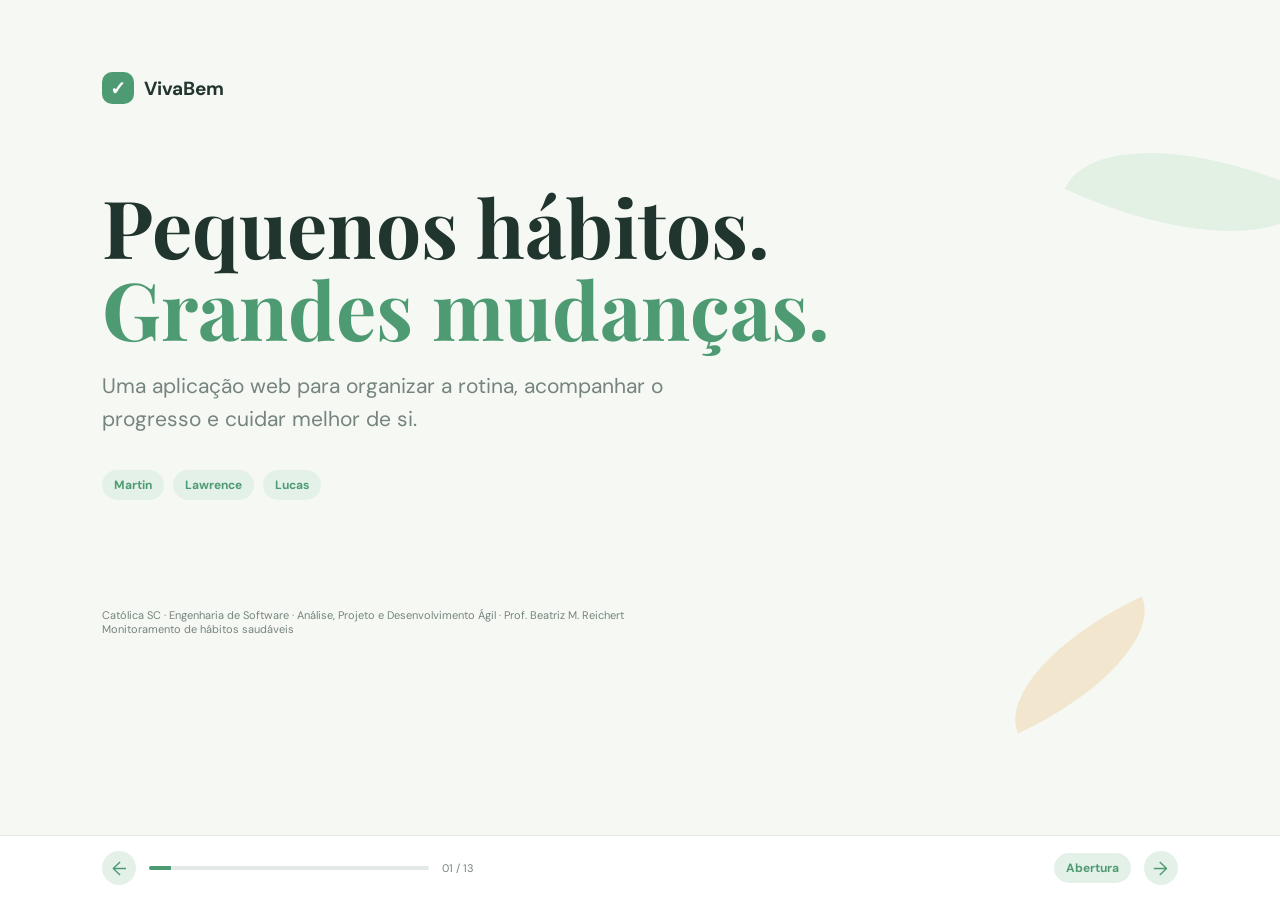
==== Apresentacao/index.html @ 0e574889 "Adicionar apresentação final do VivaBem Co-authored-by: Copilot <223556219+Copilot@users.noreply.git" ====
<!doctype html>
<html lang="pt-BR">
<head>
  <meta charset="UTF-8">
  <meta name="viewport" content="width=device-width, initial-scale=1.0">
  <meta name="theme-color" content="#f6f8f4">
  <title>VivaBem | Apresentação final</title>
  <link rel="preconnect" href="https://fonts.googleapis.com">
  <link rel="preconnect" href="https://fonts.gstatic.com" crossorigin>
  <link href="https://fonts.googleapis.com/css2?family=DM+Sans:wght@400;500;600;700&family=Playfair+Display:wght@600;700&display=swap" rel="stylesheet">
  <link rel="stylesheet" href="styles.css">
</head>
<body>
  <main class="deck" aria-live="polite">
    <section class="slide active" data-speaker="Martin" data-title="Abertura">
      <div class="leaf leaf-one"></div><div class="leaf leaf-two"></div>
      <div class="slide-inner hero">
        <div class="brand"><span class="brand-mark">✓</span> VivaBem</div>
        <h1>Pequenos hábitos.<br><em>Grandes mudanças.</em></h1>
        <p class="lead">Uma aplicação web para organizar a rotina, acompanhar o progresso e cuidar melhor de si.</p>
        <div class="presenters"><span>Martin</span><span>Lawrence</span><span>Lucas</span></div>
        <p class="hint">Católica SC · Engenharia de Software · Análise, Projeto e Desenvolvimento Ágil · Prof. Beatriz M. Reichert<br> Monitoramento de hábitos saudáveis</p>
      </div>
    </section>

    <section class="slide" data-speaker="Martin" data-title="Proposta">
      <div class="slide-inner">
        <p class="eyebrow">02 · proposta</p>
        <h2>Uma rotina mais leve</h2>
        <p class="subtitle">O usuário encontra em um só lugar as ações que quer praticar e o retorno que está construindo.</p>
        <div class="feature-grid">
          <article><span class="feature-icon">☑</span><strong>Hábitos personalizados</strong><p>Cadastre nome, ícone, meta semanal e horário.</p></article>
          <article><span class="feature-icon">◔</span><strong>Progresso visível</strong><p>Gráficos, taxa de conclusão e sequência de dias.</p></article>
          <article><span class="feature-icon">◷</span><strong>Lembretes</strong><p>Configure horários e ative notificações do navegador.</p></article>
          <article><span class="feature-icon">◎</span><strong>Metas realistas</strong><p>Acompanhe quanto falta para alcançar cada objetivo.</p></article>
        </div>
        <p class="speaker-note"><strong>Martin:</strong> destacar que o foco é consistência, não quantidade.</p>
      </div>
    </section>

    <section class="slide" data-speaker="Martin" data-title="Conceitos aplicados">
      <div class="slide-inner">
        <p class="eyebrow">03 · conceitos aprendidos</p>
        <h2>Da teoria para o protótipo</h2>
        <p class="subtitle">Selecionamos conceitos estudados em aula e aplicamos cada um deles em uma decisão concreta do VivaBem.</p>
        <div class="concept-grid">
          <article><span>01</span><strong>Design Thinking</strong><p>Partimos da necessidade de uma rotina mais simples e visual para definir a solução.</p></article>
          <article><span>02</span><strong>Métodos ágeis e usabilidade</strong><p>Organizamos o fluxo em telas objetivas, com navegação clara e feedback ao usuário.</p></article>
          <article><span>03</span><strong>Metodologia Kanban</strong><p>Usamos um quadro com backlog, sprints, responsáveis e status das atividades.</p></article>
          <article><span>04</span><strong>Métricas ágeis</strong><p>Acompanhamos progresso, atividades concluídas e evolução do trabalho.</p></article>
        </div>
        <p class="speaker-note"><strong>Martin:</strong> mostrar que os conceitos não ficaram apenas na teoria: eles orientaram decisões do projeto.</p>
      </div>
    </section>

    <section class="slide" data-speaker="Lawrence" data-title="Login">
      <div class="slide-inner">
        <p class="eyebrow">04 · protótipo</p>
        <h2>Cadastro e login</h2>
        <div class="single-screen"><img src="sistema-1.png" alt="Tela de cadastro e login do VivaBem"></div>
        <p class="screen-explanation"><strong>O que esta página faz:</strong> é a porta de entrada do sistema. O usuário pode informar e-mail e senha para entrar ou escolher “Criar conta” para começar uma nova rotina. Depois do acesso, seus hábitos e seu progresso ficam associados ao perfil.</p>
      </div>
    </section>

    <section class="slide" data-speaker="Lawrence" data-title="Visão geral">
      <div class="slide-inner">
        <p class="eyebrow">05 · protótipo</p>
        <h2>Visão geral do dia</h2>
        <div class="single-screen"><img src="sistema-2.png" alt="Tela de visão geral do dia do VivaBem"></div>
        <p class="screen-explanation"><strong>O que esta página faz:</strong> reúne o resumo da rotina em um único painel. O usuário vê os hábitos cadastrados, marca uma tarefa como concluída, acompanha a constância e acessa rapidamente as outras áreas do sistema.</p>
      </div>
    </section>

    <section class="slide" data-speaker="Lawrence" data-title="Meus hábitos">
      <div class="slide-inner">
        <p class="eyebrow">06 · protótipo</p>
        <h2>Meus hábitos</h2>
        <div class="single-screen"><img src="sistema-3.png" alt="Tela de meus hábitos do VivaBem"></div>
        <p class="screen-explanation"><strong>O que esta página faz:</strong> permite criar e organizar hábitos como beber água, caminhar e dormir bem. Também mostra a meta semanal e o horário do lembrete, além das ações para concluir ou excluir cada hábito.</p>
      </div>
    </section>

    <section class="slide" data-speaker="Lawrence" data-title="Meu progresso">
      <div class="slide-inner">
        <p class="eyebrow">07 · protótipo</p>
        <h2>Meu progresso</h2>
        <div class="single-screen"><img src="sistema-4.png" alt="Tela de progresso do VivaBem"></div>
        <p class="screen-explanation"><strong>O que esta página faz:</strong> transforma os registros diários em indicadores visuais. A tela apresenta a taxa de conclusão, o total de tarefas realizadas, a melhor sequência e o gráfico da atividade por dia.</p>
      </div>
    </section>

    <section class="slide" data-speaker="Lawrence" data-title="Metas">
      <div class="slide-inner">
        <p class="eyebrow">08 · protótipo</p>
        <h2>Metas por hábito</h2>
        <div class="single-screen"><img src="sistema-5.png" alt="Tela de metas por hábito do VivaBem"></div>
        <p class="screen-explanation"><strong>O que esta página faz:</strong> mostra o objetivo semanal de cada hábito e quanto já foi realizado. As barras de progresso ajudam o usuário a entender o que falta para alcançar cada meta.</p>
      </div>
    </section>

    <section class="slide" data-speaker="Lawrence" data-title="Lembretes">
      <div class="slide-inner">
        <p class="eyebrow">09 · protótipo</p>
        <h2>Lembretes</h2>
        <div class="single-screen"><img src="sistema-6.png" alt="Tela de lembretes do VivaBem"></div>
        <p class="screen-explanation"><strong>O que esta página faz:</strong> permite definir horários para receber lembretes de cada hábito e ativar as notificações do navegador. Assim, o sistema ajuda o usuário a manter a rotina ao longo do dia.</p>
      </div>
    </section>

    <section class="slide" data-speaker="Lucas" data-title="Cronograma">
      <div class="slide-inner">
        <p class="eyebrow">10 · planejamento</p>
        <h2>Nosso cronograma em sprints</h2>
        <p class="subtitle">O quadro Kanban organizou as entregas por prioridade, responsável e período.</p>
        <figure class="evidence-figure"><img class="evidence-image schedule-image" src="cronograma.jpeg" alt="Print do cronograma Kanban do projeto VivaBem"><figcaption><strong>Resumo:</strong> começamos refinando requisitos, depois passamos pela descoberta, construção e validação, até documentar e preparar a apresentação.</figcaption></figure>
        <p class="speaker-note"><strong>Lucas — fala sugerida:</strong> “Nosso cronograma foi organizado em um quadro Kanban. Primeiro, refinamos os requisitos e os casos de uso no backlog. Na Sprint 1, fizemos a descoberta, estruturando a autenticação e os dados dos hábitos. Na Sprint 2, construímos o cadastro de hábitos e o dashboard. Na Sprint 3, validamos o progresso, as metas, os lembretes e os fluxos do sistema. Por fim, documentamos o projeto e preparamos a apresentação.”</p>
      </div>
    </section>

    <section class="slide" data-speaker="Lucas" data-title="Diagrama de casos de uso">
      <div class="slide-inner">
        <p class="eyebrow">11 · UML 1</p>
        <h2>Diagrama de casos de uso</h2>
        <p class="subtitle">Mapeamos as ações do usuário e a integração com o serviço de notificações.</p>
        <figure class="evidence-figure"><img class="evidence-image use-case-image" src="diagrama-casos-de-uso.jpeg" alt="Print do diagrama UML de casos de uso do VivaBem"><figcaption><strong>Resumo:</strong> mostra as ações do usuário, como login, cadastro, conclusão, metas e lembretes, incluindo a integração com notificações.</figcaption></figure>
      </div>
    </section>

    <section class="slide" data-speaker="Lucas" data-title="Diagrama de sequência">
      <div class="slide-inner">
        <p class="eyebrow">12 · UML 2</p>
        <h2>Diagrama de sequência</h2>
        <p class="subtitle">Fluxo de marcar um hábito como concluído, do clique até a atualização do progresso.</p>
        <figure class="evidence-figure"><svg viewBox="0 0 1000 420" xmlns="http://www.w3.org/2000/svg" role="img" aria-label="Diagrama de sequência: marcar hábito como concluído" style="width:100%;height:auto;max-height:52vh;font-family:DM Sans,sans-serif"><defs><marker id="ar" markerWidth="10" markerHeight="8" refX="9" refY="4" orient="auto"><path d="M0,0 L10,4 L0,8 z" fill="#1f3a2f"/></marker></defs><rect x="20" y="10" width="160" height="40" rx="8" fill="#e4f1e8" stroke="#4e9a73"/><text x="100" y="35" text-anchor="middle" font-size="15" font-weight="600" fill="#1f3a2f">Usuário</text><line x1="100" y1="50" x2="100" y2="400" stroke="#9db8a8" stroke-dasharray="5 5"/><rect x="220" y="10" width="160" height="40" rx="8" fill="#e4f1e8" stroke="#4e9a73"/><text x="300" y="35" text-anchor="middle" font-size="15" font-weight="600" fill="#1f3a2f">Interface</text><line x1="300" y1="50" x2="300" y2="400" stroke="#9db8a8" stroke-dasharray="5 5"/><rect x="420" y="10" width="160" height="40" rx="8" fill="#e4f1e8" stroke="#4e9a73"/><text x="500" y="35" text-anchor="middle" font-size="15" font-weight="600" fill="#1f3a2f">ConclusaoDiaria</text><line x1="500" y1="50" x2="500" y2="400" stroke="#9db8a8" stroke-dasharray="5 5"/><rect x="620" y="10" width="160" height="40" rx="8" fill="#e4f1e8" stroke="#4e9a73"/><text x="700" y="35" text-anchor="middle" font-size="15" font-weight="600" fill="#1f3a2f">PersistenciaLocal</text><line x1="700" y1="50" x2="700" y2="400" stroke="#9db8a8" stroke-dasharray="5 5"/><rect x="820" y="10" width="160" height="40" rx="8" fill="#e4f1e8" stroke="#4e9a73"/><text x="900" y="35" text-anchor="middle" font-size="15" font-weight="600" fill="#1f3a2f">Progresso</text><line x1="900" y1="50" x2="900" y2="400" stroke="#9db8a8" stroke-dasharray="5 5"/><line x1="106" y1="90" x2="294" y2="90" stroke="#1f3a2f" stroke-width="1.6"  marker-end="url(#ar)"/><text x="200.0" y="82" text-anchor="middle" font-size="13" fill="#1f3a2f">1. clica em "Concluir"</text><line x1="306" y1="130" x2="494" y2="130" stroke="#1f3a2f" stroke-width="1.6"  marker-end="url(#ar)"/><text x="400.0" y="122" text-anchor="middle" font-size="13" fill="#1f3a2f">2. marcarComoConcluida()</text><line x1="506" y1="170" x2="694" y2="170" stroke="#1f3a2f" stroke-width="1.6"  marker-end="url(#ar)"/><text x="600.0" y="162" text-anchor="middle" font-size="13" fill="#1f3a2f">3. salvar()</text><line x1="694" y1="210" x2="506" y2="210" stroke="#1f3a2f" stroke-width="1.6" stroke-dasharray="6 4" marker-end="url(#ar)"/><text x="600.0" y="202" text-anchor="middle" font-size="13" fill="#1f3a2f">4. dados gravados</text><line x1="306" y1="260" x2="894" y2="260" stroke="#1f3a2f" stroke-width="1.6"  marker-end="url(#ar)"/><text x="600.0" y="252" text-anchor="middle" font-size="13" fill="#1f3a2f">5. calcularTaxa() / calcularSequencia()</text><line x1="894" y1="300" x2="306" y2="300" stroke="#1f3a2f" stroke-width="1.6" stroke-dasharray="6 4" marker-end="url(#ar)"/><text x="600.0" y="292" text-anchor="middle" font-size="13" fill="#1f3a2f">6. totais atualizados</text><line x1="294" y1="350" x2="106" y2="350" stroke="#1f3a2f" stroke-width="1.6" stroke-dasharray="6 4" marker-end="url(#ar)"/><text x="200.0" y="342" text-anchor="middle" font-size="13" fill="#1f3a2f">7. atualiza hábito, meta e gráfico</text></svg><figcaption><strong>Resumo:</strong> mostra a troca de mensagens entre usuário, interface, conclusão diária, persistência local (navegador) e progresso.</figcaption></figure>
      </div>
    </section>

    <!-- Slide original do diagrama de classes (removido para manter o foco em diagramas comportamentais):
    <section class="slide" data-speaker="" data-title="Diagrama de classes">
      <div class="slide-inner">
        <p class="eyebrow">10 · UML 2</p>
        <h2>Diagrama de classes</h2>
        <p class="subtitle">A estrutura do domínio conecta usuário, hábitos, metas, conclusões, progresso e lembretes.</p>
        <figure class="evidence-figure"><img class="evidence-image class-image" src="diagrama-classes.jpeg" alt="Print do diagrama UML de classes do VivaBem"><figcaption><strong></strong> representa a estrutura dos dados e relações entre usuário, hábito, meta, progresso, lembrete, conclusões e persistência local.</figcaption></figure>
      </div>
    </section>
    -->

    <section class="slide" data-speaker="Lucas" data-title="Encerramento">
      <div class="slide-inner closing">
        <p class="eyebrow">13 · conclusão</p>
        <h2>O próximo hábito começa agora.</h2>
        <p class="lead">O VivaBem transforma intenção em acompanhamento: planejar, praticar e perceber a evolução.</p>
        <div class="takeaways"><span><b>✓</b> simples de usar</span><span><b>✓</b> foco na constância</span><span><b>✓</b> evolução visível</span></div>
        <div class="thanks">Obrigado!<small>Perguntas?</small></div>
        <p class="speaker-note"><strong>Lucas:</strong> concluir em 30 segundos e abrir para perguntas.</p>
              </div>
    </section>
  </main>
  <footer class="controls">
    <button id="prev" type="button" aria-label="Slide anterior">←</button>
    <div class="progress"><span id="progressBar"></span></div>
    <span id="counter">01 / 13</span><span class="speaker" id="speaker"></span>
    <button id="next" type="button" aria-label="Próximo slide">→</button>
  </footer>
  <script src="app.js"></script>
</body>
</html>
---- Apresentacao/styles.css ----
:root{--ink:#20352d;--muted:#75847e;--cream:#f6f8f4;--white:#fff;--green:#4e9b73;--light:#e4f1e8;--orange:#e99a5c;--line:#e4e9e5;--shadow:0 16px 45px rgba(38,70,53,.1)}*{box-sizing:border-box}body{margin:0;background:var(--cream);color:var(--ink);font:15px "DM Sans",sans-serif}button{font:inherit;cursor:pointer;border:0}h1,h2,h3,p{margin:0}h1,h2{font-family:"Playfair Display",serif}.deck{min-height:calc(100vh - 65px);position:relative;overflow:hidden}.slide{display:none;min-height:calc(100vh - 65px);padding:clamp(35px,6vh,70px) clamp(24px,8vw,130px);position:relative}.slide.active{display:block;animation:show .35s ease}@keyframes show{from{opacity:0;transform:translateX(15px)}to{opacity:1;transform:none}}.slide-inner{max-width:1080px;margin:auto}.brand{display:flex;align-items:center;gap:10px;font-size:19px;font-weight:700;margin-bottom:clamp(45px,9vh,100px)}.brand-mark{background:var(--green);color:white;width:32px;height:32px;border-radius:10px;display:grid;place-items:center}.eyebrow{color:var(--green);text-transform:uppercase;letter-spacing:1.6px;font-size:11px;font-weight:700;margin-bottom:12px}.hero{padding-top:2vh}.hero h1{font-size:clamp(44px,7vw,80px);line-height:1.02;margin-bottom:22px}.hero em{font-style:normal;color:var(--green)}.lead{color:var(--muted);font-size:clamp(17px,2vw,21px);line-height:1.55;max-width:650px}.presenters{display:flex;gap:9px;margin-top:35px}.presenters span,.speaker{padding:7px 12px;border-radius:20px;background:var(--light);color:var(--green);font-size:12px;font-weight:700}.hint{color:var(--muted);font-size:11px;margin-top:clamp(55px,12vh,130px)}.leaf{position:absolute;background:#dceee0;border-radius:100% 0 100% 0;opacity:.7}.leaf-one{width:230px;height:100px;right:-25px;top:17%;transform:rotate(25deg)}.leaf-two{width:170px;height:72px;right:9%;bottom:16%;transform:rotate(-25deg);background:#f1dfbf}h2{font-size:clamp(33px,5vw,57px);line-height:1.1;margin-bottom:16px}.subtitle{color:var(--muted);max-width:650px;line-height:1.6}.two-col{display:grid;grid-template-columns:1.15fr .85fr;gap:18px;margin-top:50px}.statement,.goal-card{padding:30px;border-radius:18px;background:var(--white);box-shadow:var(--shadow)}.statement{background:#dceee0}.big-number{font:700 45px "Playfair Display";color:var(--green);display:block;margin-bottom:25px}.statement h3,.goal-card h3{font-size:24px;line-height:1.2;margin-bottom:12px}.statement p,.goal-card p{color:var(--muted);line-height:1.55}.goal-card .icon{font-size:25px;color:var(--orange);margin-bottom:20px}.goal-card ul{list-style:none;padding:0;margin:20px 0 0;color:var(--green);font-size:13px;line-height:2}.goal-card li:before{content:"✓";margin-right:8px}.feature-grid{display:grid;grid-template-columns:repeat(4,1fr);gap:14px;margin-top:48px}.feature-grid article{background:#fff;border-radius:15px;padding:22px;box-shadow:var(--shadow);min-height:190px}.feature-icon{color:var(--green);background:var(--light);width:40px;height:40px;border-radius:12px;display:grid;place-items:center;font-size:20px;margin-bottom:25px}.feature-grid strong{display:block;margin-bottom:9px}.feature-grid p,.step small{color:var(--muted);font-size:12px;line-height:1.5}.journey{display:flex;align-items:center;justify-content:space-between;margin:65px 0 40px}.step{text-align:center}.step b{width:48px;height:48px;border-radius:50%;display:grid;place-items:center;background:var(--green);color:#fff;font-size:19px;margin:0 auto 13px}.step span{display:block;font-weight:700;margin-bottom:4px}.journey>i{font-style:normal;color:var(--orange);font-size:24px}.demo-callout,.principle{display:flex;gap:15px;align-items:center;background:#f9f5ed;color:#9b846c;padding:18px 22px;border-radius:12px}.demo-callout span,.principle span{font-size:25px}.demo-callout p,.principle p{line-height:1.5;font-size:13px}.speaker-note{margin-top:32px;color:var(--muted);font-size:11px}.speaker-note strong{color:var(--green)}.screen-card{display:flex;background:#fff;border-radius:17px;overflow:hidden;box-shadow:var(--shadow);max-width:860px;margin:35px auto 0}.mock-sidebar{width:190px;background:#fff;padding:22px 14px;border-right:1px solid var(--line);font-size:11px}.mini-brand{font-weight:700;font-size:15px;margin-bottom:28px}.mini-brand span{display:inline-grid;place-items:center;background:var(--green);color:#fff;width:23px;height:23px;border-radius:7px;margin-right:5px}.mock-nav{color:var(--muted);padding:10px;border-radius:7px;margin:4px 0}.mock-nav.active{background:var(--light);color:var(--green);font-weight:700}.mock-content{padding:30px;flex:1;background:#fbfcfb}.mock-date{color:var(--green);font-size:9px;letter-spacing:1px;font-weight:700}.mock-content h3{font:700 30px "Playfair Display";margin:10px 0 24px}.mock-stats{display:flex;gap:12px}.mock-stats div{background:#fff;padding:15px;flex:1;border-radius:10px}.mock-stats strong{display:block;color:var(--green);font:700 26px "Playfair Display"}.mock-stats small{color:var(--muted);font-size:10px}.mock-bars{height:110px;display:flex;align-items:end;gap:12px;margin-top:25px;border-bottom:1px solid var(--line)}.mock-bars i{display:block;background:#c9e2cd;border-radius:5px 5px 0 0;flex:1}.mock-bars i.today{background:var(--green)}.model{display:flex;align-items:center;justify-content:center;margin:50px 0 35px;gap:14px}.model-box{padding:22px 27px;background:#fff;border:1px solid #cfe5d5;border-radius:13px;text-align:center;box-shadow:var(--shadow)}.model-box.user{background:var(--light)}.model-box span,.model-bottom b{display:block;font-weight:700}.model-box small,.model-bottom span{color:var(--muted);font-size:11px}.connector{color:var(--orange);font-size:11px}.model-bottom{display:grid;grid-template-columns:repeat(4,1fr);gap:12px}.model-bottom div{padding:17px;background:#fff;border-radius:11px;text-align:center}.tech-grid{display:grid;grid-template-columns:repeat(3,1fr);gap:13px;margin:37px 0 25px}.tech{background:#fff;border-radius:13px;padding:19px}.tech strong{display:block;color:var(--green);font-size:18px;margin-bottom:7px}.tech span{font-size:12px;color:var(--muted)}.closing{text-align:center;padding-top:7vh}.closing .lead{margin:0 auto}.takeaways{display:flex;justify-content:center;gap:14px;margin:43px 0}.takeaways span{background:#fff;padding:12px 18px;border-radius:22px;font-size:12px}.takeaways b{color:var(--green);margin-right:6px}.thanks{font:700 45px "Playfair Display";color:var(--green)}.thanks small{display:block;color:var(--muted);font:400 14px "DM Sans";margin-top:6px}.closing .speaker-note{margin-top:35px}.controls{height:65px;display:flex;align-items:center;gap:13px;padding:0 clamp(20px,8vw,130px);background:#fff;border-top:1px solid var(--line)}.controls button{width:34px;height:34px;background:var(--light);color:var(--green);border-radius:50%;font-size:19px}.controls button:hover{background:var(--green);color:#fff}.progress{height:4px;flex:1;max-width:280px;background:var(--line);border-radius:4px;overflow:hidden}.progress span{display:block;width:12.5%;height:100%;background:var(--green);transition:width .3s}.controls #counter{font-size:11px;color:var(--muted);white-space:nowrap}.speaker{margin-left:auto;white-space:nowrap}
.concept-grid{display:grid;grid-template-columns:repeat(4,1fr);gap:13px;margin-top:40px}.concept-grid article{background:#fff;border-radius:14px;padding:20px;box-shadow:var(--shadow);min-height:190px}.concept-grid span{display:block;color:var(--orange);font:700 25px "Playfair Display";margin-bottom:22px}.concept-grid strong{display:block;margin-bottom:9px;font-size:14px}.concept-grid p{color:var(--muted);font-size:12px;line-height:1.5}.timeline{display:grid;gap:10px;margin-top:35px}.timeline-row{display:grid;grid-template-columns:155px 1fr 115px;align-items:center;gap:15px;padding:13px 17px;background:#fff;border-left:4px solid var(--green);border-radius:10px;box-shadow:0 4px 14px rgba(38,70,53,.05)}.timeline-row b{color:var(--green);font-size:13px}.timeline-row b em{color:var(--muted);font-style:normal;font-size:10px;font-weight:400}.timeline-row span{font-size:12px;line-height:1.5}.timeline-row small{color:var(--muted);font-size:11px;text-align:right}.planning-foot{display:flex;gap:10px;margin-top:15px}.planning-foot span{padding:8px 13px;background:var(--light);border-radius:20px;color:var(--green);font-size:11px;font-weight:700}.use-case{display:grid;grid-template-columns:145px 1fr 145px;align-items:center;gap:20px;margin-top:45px;padding:27px;background:#fff;border-radius:16px;box-shadow:var(--shadow)}.actor{text-align:center;color:var(--green);font-size:38px}.actor strong{display:block;font-size:13px;margin-top:8px}.actor.notification{color:var(--orange)}.use-cases{display:grid;grid-template-columns:1fr 1fr;gap:9px}.use-cases span{padding:13px 10px;text-align:center;background:var(--light);border:1px solid #cfe5d5;border-radius:9px;font-size:11px;color:var(--green);font-weight:700}.class-map{display:grid;grid-template-columns:repeat(4,1fr);gap:12px;margin-top:35px}.class-box{background:#fff;border-top:3px solid #9bc9a9;border-radius:10px;padding:15px;box-shadow:var(--shadow);text-align:center}.class-box.highlight{background:var(--light);border-color:var(--green)}.class-box b{display:block;font-size:13px;margin-bottom:7px}.class-box small{color:var(--muted);font-size:10px}.class-link{display:none}
.requirements{display:grid;grid-template-columns:repeat(2,1fr);gap:10px;margin-top:34px}.requirements div{display:grid;grid-template-columns:25px 1fr;align-items:start;column-gap:9px;padding:13px 15px;background:#fff;border-radius:10px;box-shadow:0 4px 14px rgba(38,70,53,.05)}.requirements span{grid-row:span 2;color:var(--green);font-size:17px;font-weight:700}.requirements strong{font-size:12px;line-height:1.35}.requirements small{display:block;color:var(--muted);font-size:10px;margin-top:3px}.evidence-image{display:block;width:100%;object-fit:contain;background:#fff;border-radius:14px;box-shadow:var(--shadow);margin:24px auto 0}.schedule-image{max-height:430px}.use-case-image{max-height:485px}.class-image{max-height:480px}
.requirements-table-wrap{margin:34px auto 0;max-width:900px;background:#fff;border-radius:14px;box-shadow:var(--shadow);overflow:hidden}.requirements-table{width:100%;border-collapse:collapse;text-align:left}.requirements-table th{padding:15px 20px;background:var(--green);color:#fff;font-size:12px}.requirements-table td{padding:14px 20px;border-bottom:1px solid var(--line);font-size:13px}.requirements-table tr:last-child td{border-bottom:0}.requirements-table td:last-child{color:var(--green);font-weight:700}
.screens-grid{display:grid;grid-template-columns:repeat(2,minmax(0,1fr));gap:15px;margin:20px auto 0;max-width:1040px}.screens-grid figure{margin:0;background:#fff;border-radius:13px;padding:8px;box-shadow:var(--shadow)}.screens-grid img{display:block;width:100%;height:355px;object-fit:contain;object-position:center;border-radius:8px;background:#f8faf8}.screens-grid figcaption,.evidence-figure figcaption{padding:9px 4px 2px;color:var(--green);font-size:12px;font-weight:700}.screens-grid figcaption strong,.evidence-figure figcaption strong{display:block}.screens-grid figcaption small,.evidence-figure figcaption{display:block;color:var(--muted);font-size:11px;line-height:1.35;font-weight:400}.evidence-figure{margin:24px auto 0}.evidence-figure .evidence-image{margin:0}.evidence-figure figcaption{text-align:left;padding:9px 2px 0}
.single-screen{margin:24px auto 0;max-width:920px;background:#fff;border-radius:16px;padding:10px;box-shadow:var(--shadow)}.single-screen img{display:block;width:100%;height:410px;object-fit:contain;object-position:center;border-radius:10px;background:#f8faf8}.screen-explanation{max-width:920px;margin:15px auto 0;padding:14px 18px;background:#fff;border-left:4px solid var(--green);border-radius:9px;color:var(--muted);font-size:13px;line-height:1.5}.screen-explanation strong{color:var(--green)}
@media(max-width:700px){.slide{padding:30px 20px}.two-col,.feature-grid,.tech-grid,.concept-grid{grid-template-columns:1fr 1fr}.requirements{grid-template-columns:1fr}.screens-grid{gap:8px}.screens-grid img{height:300px}.screens-grid figure{padding:6px}.screens-grid figcaption{font-size:10px}.feature-grid article,.concept-grid article{min-height:0}.journey{margin:35px 0;gap:5px}.journey>i{font-size:16px}.step b{width:38px;height:38px}.step span{font-size:12px}.step small{font-size:10px}.screen-card{margin-top:25px}.mock-sidebar{width:125px;padding:15px 8px}.mock-content{padding:20px}.mock-content h3{font-size:23px}.model{gap:5px}.model-box{padding:15px 8px}.model-box span{font-size:12px}.model-box small{font-size:9px}.connector{font-size:9px}.model-bottom{grid-template-columns:1fr 1fr}.timeline-row{grid-template-columns:110px 1fr 85px;gap:8px}.use-case{grid-template-columns:90px 1fr 90px;gap:8px;padding:15px}.actor{font-size:28px}.class-map{grid-template-columns:1fr 1fr}.speaker{display:none}.controls{padding:0 15px}.hero h1{font-size:47px}}
@media(max-width:430px){.two-col,.feature-grid,.tech-grid,.concept-grid{grid-template-columns:1fr}.screens-grid{grid-template-columns:1fr}.screens-grid img{height:240px}.feature-grid article{display:grid;grid-template-columns:40px 1fr;column-gap:12px;align-items:center;padding:15px}.feature-icon{margin:0;grid-row:span 2}.journey{align-items:flex-start}.journey>i{margin-top:13px}.step small{display:none}.mock-sidebar{width:105px;font-size:9px}.mock-stats{gap:4px}.mock-stats div{padding:9px}.mock-stats strong{font-size:20px}.mock-bars{height:80px}.timeline-row{grid-template-columns:1fr 1fr}.timeline-row small{text-align:left}.timeline-row span{grid-column:1 / -1}.planning-foot{flex-wrap:wrap}.use-case{grid-template-columns:1fr}.use-cases{grid-template-columns:1fr 1fr}.actor{font-size:25px}.class-map{grid-template-columns:1fr 1fr}.requirements{grid-template-columns:1fr}}
@media print{ @page{size:landscape;margin:0} body{background:#fff;-webkit-print-color-adjust:exact;print-color-adjust:exact}.deck{min-height:0;overflow:visible}.slide,.slide.active{display:block;min-height:100vh;height:100vh;padding:35px 70px;page-break-after:always;break-after:page;overflow:hidden}.slide:last-child{page-break-after:auto;break-after:auto}.controls{display:none}.slide-inner{max-width:none}.speaker-note{font-size:10px}.screens-grid img{height:300px}.evidence-image{max-height:360px}.closing{padding-top:7vh}}

.speaker-note{display:none}body.show-notes .speaker-note{display:block}@media print{.speaker-note,body.show-notes .speaker-note{display:none!important}}
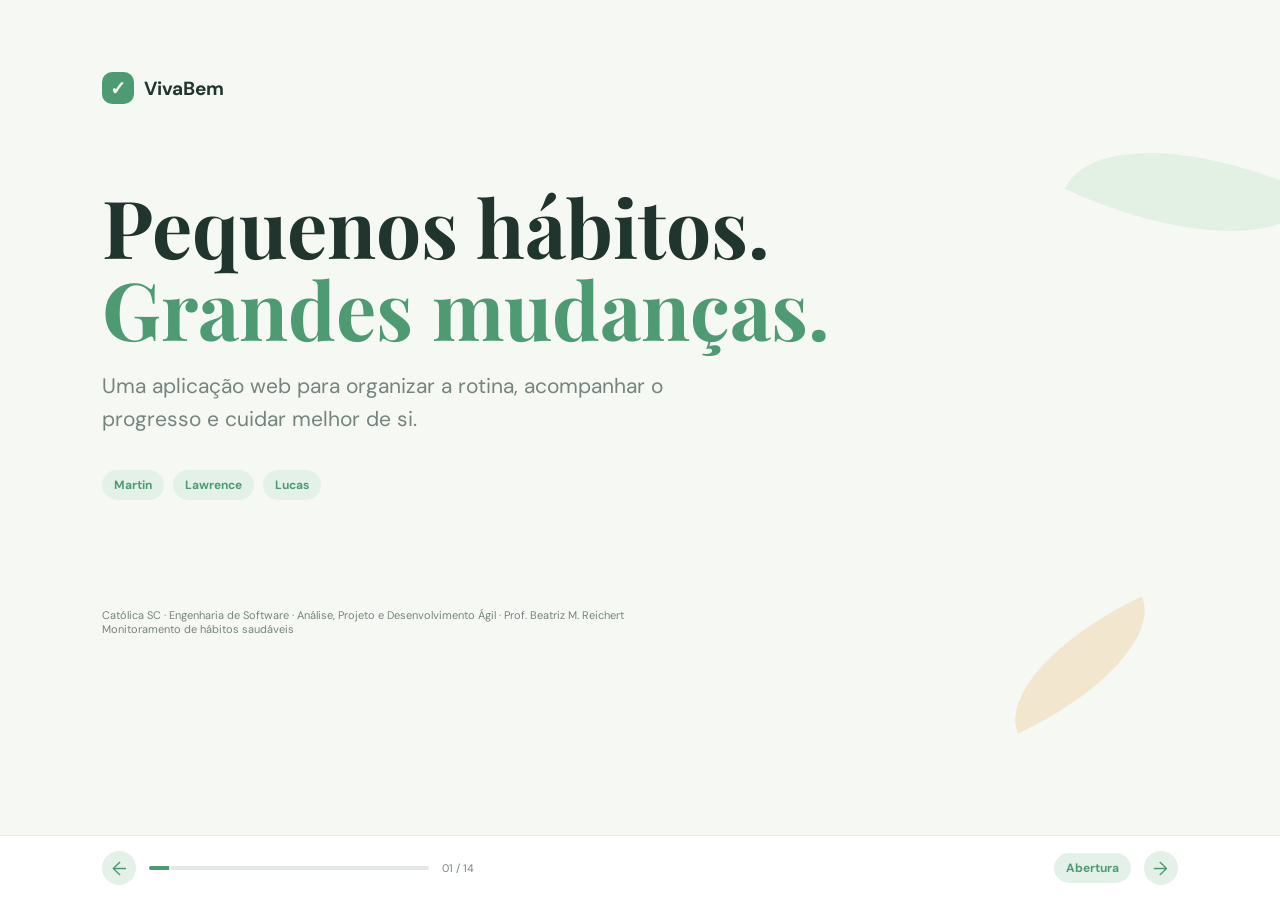
==== commit 98f0c3fe: "Adicionar desafios entre amigos Co-authored-by: Copilot <223556219+Copilot@users.noreply.github.com>" ====
--- a/Apresentacao/index.html
+++ b/Apresentacao/index.html
@@ -107,9 +107,24 @@
       </div>
     </section>
 
+    <section class="slide" data-speaker="Lawrence" data-title="Desafios entre amigos">
+      <div class="slide-inner">
+        <p class="eyebrow">10 · novo requisito</p>
+        <h2>Desafios entre amigos</h2>
+        <p class="subtitle">O VivaBem também transforma os hábitos em uma experiência colaborativa e motivadora.</p>
+        <div class="feature-grid">
+          <article><span class="feature-icon">＋</span><strong>Criar desafios</strong><p>Defina o nome, o hábito e a meta de dias do desafio.</p></article>
+          <article><span class="feature-icon">♧</span><strong>Convidar amigos</strong><p>Inclua participantes para acompanhar a mesma meta.</p></article>
+          <article><span class="feature-icon">✓</span><strong>Registrar hábitos</strong><p>Marque diariamente o progresso realizado no desafio.</p></article>
+          <article><span class="feature-icon">♛</span><strong>Ranking e progresso</strong><p>Compare a evolução dos participantes em um ranking.</p></article>
+        </div>
+        <p class="speaker-note"><strong>Fala sugerida:</strong> “Para atender ao novo requisito, adicionamos desafios entre amigos. O usuário cria uma meta, convida participantes, registra os dias concluídos e acompanha o ranking.”</p>
+      </div>
+    </section>
+
     <section class="slide" data-speaker="Lucas" data-title="Cronograma">
       <div class="slide-inner">
-        <p class="eyebrow">10 · planejamento</p>
+        <p class="eyebrow">11 · planejamento</p>
         <h2>Nosso cronograma em sprints</h2>
         <p class="subtitle">O quadro Kanban organizou as entregas por prioridade, responsável e período.</p>
         <figure class="evidence-figure"><img class="evidence-image schedule-image" src="cronograma.jpeg" alt="Print do cronograma Kanban do projeto VivaBem"><figcaption><strong>Resumo:</strong> começamos refinando requisitos, depois passamos pela descoberta, construção e validação, até documentar e preparar a apresentação.</figcaption></figure>
@@ -119,7 +134,7 @@
 
     <section class="slide" data-speaker="Lucas" data-title="Diagrama de casos de uso">
       <div class="slide-inner">
-        <p class="eyebrow">11 · UML 1</p>
+        <p class="eyebrow">12 · UML 1</p>
         <h2>Diagrama de casos de uso</h2>
         <p class="subtitle">Mapeamos as ações do usuário e a integração com o serviço de notificações.</p>
         <figure class="evidence-figure"><img class="evidence-image use-case-image" src="diagrama-casos-de-uso.jpeg" alt="Print do diagrama UML de casos de uso do VivaBem"><figcaption><strong>Resumo:</strong> mostra as ações do usuário, como login, cadastro, conclusão, metas e lembretes, incluindo a integração com notificações.</figcaption></figure>
@@ -128,27 +143,16 @@
 
     <section class="slide" data-speaker="Lucas" data-title="Diagrama de sequência">
       <div class="slide-inner">
-        <p class="eyebrow">12 · UML 2</p>
+        <p class="eyebrow">13 · UML 2</p>
         <h2>Diagrama de sequência</h2>
         <p class="subtitle">Fluxo de marcar um hábito como concluído, do clique até a atualização do progresso.</p>
         <figure class="evidence-figure"><svg viewBox="0 0 1000 420" xmlns="http://www.w3.org/2000/svg" role="img" aria-label="Diagrama de sequência: marcar hábito como concluído" style="width:100%;height:auto;max-height:52vh;font-family:DM Sans,sans-serif"><defs><marker id="ar" markerWidth="10" markerHeight="8" refX="9" refY="4" orient="auto"><path d="M0,0 L10,4 L0,8 z" fill="#1f3a2f"/></marker></defs><rect x="20" y="10" width="160" height="40" rx="8" fill="#e4f1e8" stroke="#4e9a73"/><text x="100" y="35" text-anchor="middle" font-size="15" font-weight="600" fill="#1f3a2f">Usuário</text><line x1="100" y1="50" x2="100" y2="400" stroke="#9db8a8" stroke-dasharray="5 5"/><rect x="220" y="10" width="160" height="40" rx="8" fill="#e4f1e8" stroke="#4e9a73"/><text x="300" y="35" text-anchor="middle" font-size="15" font-weight="600" fill="#1f3a2f">Interface</text><line x1="300" y1="50" x2="300" y2="400" stroke="#9db8a8" stroke-dasharray="5 5"/><rect x="420" y="10" width="160" height="40" rx="8" fill="#e4f1e8" stroke="#4e9a73"/><text x="500" y="35" text-anchor="middle" font-size="15" font-weight="600" fill="#1f3a2f">ConclusaoDiaria</text><line x1="500" y1="50" x2="500" y2="400" stroke="#9db8a8" stroke-dasharray="5 5"/><rect x="620" y="10" width="160" height="40" rx="8" fill="#e4f1e8" stroke="#4e9a73"/><text x="700" y="35" text-anchor="middle" font-size="15" font-weight="600" fill="#1f3a2f">PersistenciaLocal</text><line x1="700" y1="50" x2="700" y2="400" stroke="#9db8a8" stroke-dasharray="5 5"/><rect x="820" y="10" width="160" height="40" rx="8" fill="#e4f1e8" stroke="#4e9a73"/><text x="900" y="35" text-anchor="middle" font-size="15" font-weight="600" fill="#1f3a2f">Progresso</text><line x1="900" y1="50" x2="900" y2="400" stroke="#9db8a8" stroke-dasharray="5 5"/><line x1="106" y1="90" x2="294" y2="90" stroke="#1f3a2f" stroke-width="1.6"  marker-end="url(#ar)"/><text x="200.0" y="82" text-anchor="middle" font-size="13" fill="#1f3a2f">1. clica em "Concluir"</text><line x1="306" y1="130" x2="494" y2="130" stroke="#1f3a2f" stroke-width="1.6"  marker-end="url(#ar)"/><text x="400.0" y="122" text-anchor="middle" font-size="13" fill="#1f3a2f">2. marcarComoConcluida()</text><line x1="506" y1="170" x2="694" y2="170" stroke="#1f3a2f" stroke-width="1.6"  marker-end="url(#ar)"/><text x="600.0" y="162" text-anchor="middle" font-size="13" fill="#1f3a2f">3. salvar()</text><line x1="694" y1="210" x2="506" y2="210" stroke="#1f3a2f" stroke-width="1.6" stroke-dasharray="6 4" marker-end="url(#ar)"/><text x="600.0" y="202" text-anchor="middle" font-size="13" fill="#1f3a2f">4. dados gravados</text><line x1="306" y1="260" x2="894" y2="260" stroke="#1f3a2f" stroke-width="1.6"  marker-end="url(#ar)"/><text x="600.0" y="252" text-anchor="middle" font-size="13" fill="#1f3a2f">5. calcularTaxa() / calcularSequencia()</text><line x1="894" y1="300" x2="306" y2="300" stroke="#1f3a2f" stroke-width="1.6" stroke-dasharray="6 4" marker-end="url(#ar)"/><text x="600.0" y="292" text-anchor="middle" font-size="13" fill="#1f3a2f">6. totais atualizados</text><line x1="294" y1="350" x2="106" y2="350" stroke="#1f3a2f" stroke-width="1.6" stroke-dasharray="6 4" marker-end="url(#ar)"/><text x="200.0" y="342" text-anchor="middle" font-size="13" fill="#1f3a2f">7. atualiza hábito, meta e gráfico</text></svg><figcaption><strong>Resumo:</strong> mostra a troca de mensagens entre usuário, interface, conclusão diária, persistência local (navegador) e progresso.</figcaption></figure>
       </div>
     </section>
 
-    <!-- Slide original do diagrama de classes (removido para manter o foco em diagramas comportamentais):
-    <section class="slide" data-speaker="" data-title="Diagrama de classes">
-      <div class="slide-inner">
-        <p class="eyebrow">10 · UML 2</p>
-        <h2>Diagrama de classes</h2>
-        <p class="subtitle">A estrutura do domínio conecta usuário, hábitos, metas, conclusões, progresso e lembretes.</p>
-        <figure class="evidence-figure"><img class="evidence-image class-image" src="diagrama-classes.jpeg" alt="Print do diagrama UML de classes do VivaBem"><figcaption><strong></strong> representa a estrutura dos dados e relações entre usuário, hábito, meta, progresso, lembrete, conclusões e persistência local.</figcaption></figure>
-      </div>
-    </section>
-    -->
-
     <section class="slide" data-speaker="Lucas" data-title="Encerramento">
       <div class="slide-inner closing">
-        <p class="eyebrow">13 · conclusão</p>
+        <p class="eyebrow">14 · conclusão</p>
         <h2>O próximo hábito começa agora.</h2>
         <p class="lead">O VivaBem transforma intenção em acompanhamento: planejar, praticar e perceber a evolução.</p>
         <div class="takeaways"><span><b>✓</b> simples de usar</span><span><b>✓</b> foco na constância</span><span><b>✓</b> evolução visível</span></div>
@@ -160,7 +164,7 @@
   <footer class="controls">
     <button id="prev" type="button" aria-label="Slide anterior">←</button>
     <div class="progress"><span id="progressBar"></span></div>
-    <span id="counter">01 / 13</span><span class="speaker" id="speaker"></span>
+    <span id="counter">01 / 14</span><span class="speaker" id="speaker"></span>
     <button id="next" type="button" aria-label="Próximo slide">→</button>
   </footer>
   <script src="app.js"></script>
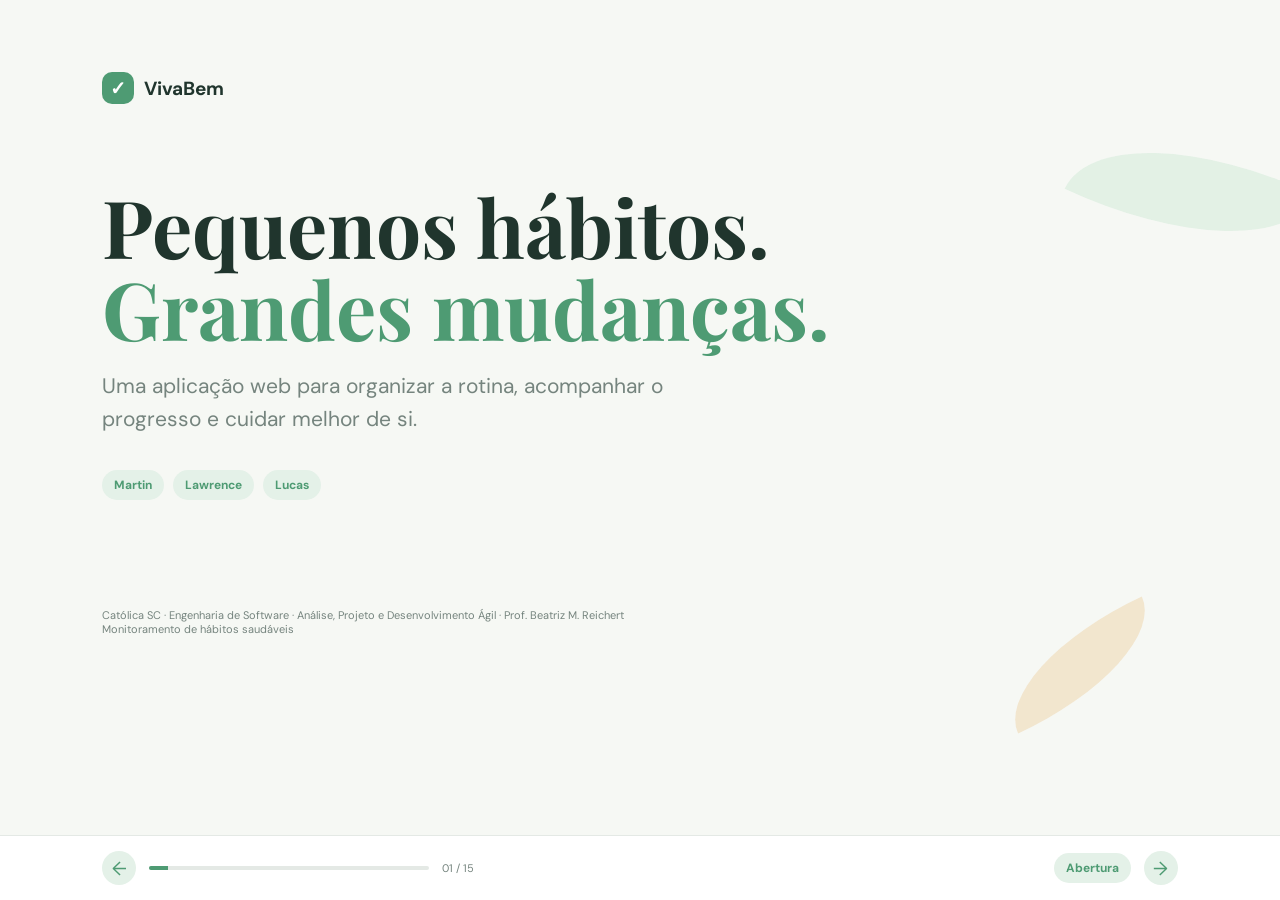
==== commit 50012488: "Adicionar ranking na apresentação Co-authored-by: Copilot <223556219+Copilot@users.noreply.github.co" ====
--- a/Apresentacao/index.html
+++ b/Apresentacao/index.html
@@ -122,9 +122,19 @@
       </div>
     </section>
 
+    <section class="slide" data-speaker="Lawrence" data-title="Ranking dos desafios">
+      <div class="slide-inner">
+        <p class="eyebrow">11 · novo requisito</p>
+        <h2>Ranking dos desafios</h2>
+        <div class="single-screen"><img src="sistema-7.png" alt="Tela de ranking dos desafios entre amigos do VivaBem"></div>
+        <p class="screen-explanation"><strong>O que esta página faz:</strong> apresenta a classificação dos participantes com base nos dias de hábitos registrados. O usuário acompanha sua posição, visualiza o progresso de cada amigo e entende quem está mais próximo de alcançar a meta do desafio.</p>
+        <p class="speaker-note"><strong>Fala sugerida:</strong> “Nesta tela mostramos o resultado do novo requisito: o ranking compara o progresso dos participantes e transforma o acompanhamento dos hábitos em uma experiência colaborativa.”</p>
+      </div>
+    </section>
+
     <section class="slide" data-speaker="Lucas" data-title="Cronograma">
       <div class="slide-inner">
-        <p class="eyebrow">11 · planejamento</p>
+        <p class="eyebrow">12 · planejamento</p>
         <h2>Nosso cronograma em sprints</h2>
         <p class="subtitle">O quadro Kanban organizou as entregas por prioridade, responsável e período.</p>
         <figure class="evidence-figure"><img class="evidence-image schedule-image" src="cronograma.jpeg" alt="Print do cronograma Kanban do projeto VivaBem"><figcaption><strong>Resumo:</strong> começamos refinando requisitos, depois passamos pela descoberta, construção e validação, até documentar e preparar a apresentação.</figcaption></figure>
@@ -134,7 +144,7 @@
 
     <section class="slide" data-speaker="Lucas" data-title="Diagrama de casos de uso">
       <div class="slide-inner">
-        <p class="eyebrow">12 · UML 1</p>
+        <p class="eyebrow">13 · UML 1</p>
         <h2>Diagrama de casos de uso</h2>
         <p class="subtitle">Mapeamos as ações do usuário e a integração com o serviço de notificações.</p>
         <figure class="evidence-figure"><img class="evidence-image use-case-image" src="diagrama-casos-de-uso.jpeg" alt="Print do diagrama UML de casos de uso do VivaBem"><figcaption><strong>Resumo:</strong> mostra as ações do usuário, como login, cadastro, conclusão, metas e lembretes, incluindo a integração com notificações.</figcaption></figure>
@@ -143,7 +153,7 @@
 
     <section class="slide" data-speaker="Lucas" data-title="Diagrama de sequência">
       <div class="slide-inner">
-        <p class="eyebrow">13 · UML 2</p>
+        <p class="eyebrow">14 · UML 2</p>
         <h2>Diagrama de sequência</h2>
         <p class="subtitle">Fluxo de marcar um hábito como concluído, do clique até a atualização do progresso.</p>
         <figure class="evidence-figure"><svg viewBox="0 0 1000 420" xmlns="http://www.w3.org/2000/svg" role="img" aria-label="Diagrama de sequência: marcar hábito como concluído" style="width:100%;height:auto;max-height:52vh;font-family:DM Sans,sans-serif"><defs><marker id="ar" markerWidth="10" markerHeight="8" refX="9" refY="4" orient="auto"><path d="M0,0 L10,4 L0,8 z" fill="#1f3a2f"/></marker></defs><rect x="20" y="10" width="160" height="40" rx="8" fill="#e4f1e8" stroke="#4e9a73"/><text x="100" y="35" text-anchor="middle" font-size="15" font-weight="600" fill="#1f3a2f">Usuário</text><line x1="100" y1="50" x2="100" y2="400" stroke="#9db8a8" stroke-dasharray="5 5"/><rect x="220" y="10" width="160" height="40" rx="8" fill="#e4f1e8" stroke="#4e9a73"/><text x="300" y="35" text-anchor="middle" font-size="15" font-weight="600" fill="#1f3a2f">Interface</text><line x1="300" y1="50" x2="300" y2="400" stroke="#9db8a8" stroke-dasharray="5 5"/><rect x="420" y="10" width="160" height="40" rx="8" fill="#e4f1e8" stroke="#4e9a73"/><text x="500" y="35" text-anchor="middle" font-size="15" font-weight="600" fill="#1f3a2f">ConclusaoDiaria</text><line x1="500" y1="50" x2="500" y2="400" stroke="#9db8a8" stroke-dasharray="5 5"/><rect x="620" y="10" width="160" height="40" rx="8" fill="#e4f1e8" stroke="#4e9a73"/><text x="700" y="35" text-anchor="middle" font-size="15" font-weight="600" fill="#1f3a2f">PersistenciaLocal</text><line x1="700" y1="50" x2="700" y2="400" stroke="#9db8a8" stroke-dasharray="5 5"/><rect x="820" y="10" width="160" height="40" rx="8" fill="#e4f1e8" stroke="#4e9a73"/><text x="900" y="35" text-anchor="middle" font-size="15" font-weight="600" fill="#1f3a2f">Progresso</text><line x1="900" y1="50" x2="900" y2="400" stroke="#9db8a8" stroke-dasharray="5 5"/><line x1="106" y1="90" x2="294" y2="90" stroke="#1f3a2f" stroke-width="1.6"  marker-end="url(#ar)"/><text x="200.0" y="82" text-anchor="middle" font-size="13" fill="#1f3a2f">1. clica em "Concluir"</text><line x1="306" y1="130" x2="494" y2="130" stroke="#1f3a2f" stroke-width="1.6"  marker-end="url(#ar)"/><text x="400.0" y="122" text-anchor="middle" font-size="13" fill="#1f3a2f">2. marcarComoConcluida()</text><line x1="506" y1="170" x2="694" y2="170" stroke="#1f3a2f" stroke-width="1.6"  marker-end="url(#ar)"/><text x="600.0" y="162" text-anchor="middle" font-size="13" fill="#1f3a2f">3. salvar()</text><line x1="694" y1="210" x2="506" y2="210" stroke="#1f3a2f" stroke-width="1.6" stroke-dasharray="6 4" marker-end="url(#ar)"/><text x="600.0" y="202" text-anchor="middle" font-size="13" fill="#1f3a2f">4. dados gravados</text><line x1="306" y1="260" x2="894" y2="260" stroke="#1f3a2f" stroke-width="1.6"  marker-end="url(#ar)"/><text x="600.0" y="252" text-anchor="middle" font-size="13" fill="#1f3a2f">5. calcularTaxa() / calcularSequencia()</text><line x1="894" y1="300" x2="306" y2="300" stroke="#1f3a2f" stroke-width="1.6" stroke-dasharray="6 4" marker-end="url(#ar)"/><text x="600.0" y="292" text-anchor="middle" font-size="13" fill="#1f3a2f">6. totais atualizados</text><line x1="294" y1="350" x2="106" y2="350" stroke="#1f3a2f" stroke-width="1.6" stroke-dasharray="6 4" marker-end="url(#ar)"/><text x="200.0" y="342" text-anchor="middle" font-size="13" fill="#1f3a2f">7. atualiza hábito, meta e gráfico</text></svg><figcaption><strong>Resumo:</strong> mostra a troca de mensagens entre usuário, interface, conclusão diária, persistência local (navegador) e progresso.</figcaption></figure>
@@ -152,7 +162,7 @@
 
     <section class="slide" data-speaker="Lucas" data-title="Encerramento">
       <div class="slide-inner closing">
-        <p class="eyebrow">14 · conclusão</p>
+        <p class="eyebrow">15 · conclusão</p>
         <h2>O próximo hábito começa agora.</h2>
         <p class="lead">O VivaBem transforma intenção em acompanhamento: planejar, praticar e perceber a evolução.</p>
         <div class="takeaways"><span><b>✓</b> simples de usar</span><span><b>✓</b> foco na constância</span><span><b>✓</b> evolução visível</span></div>
@@ -164,7 +174,7 @@
   <footer class="controls">
     <button id="prev" type="button" aria-label="Slide anterior">←</button>
     <div class="progress"><span id="progressBar"></span></div>
-    <span id="counter">01 / 14</span><span class="speaker" id="speaker"></span>
+    <span id="counter">01 / 15</span><span class="speaker" id="speaker"></span>
     <button id="next" type="button" aria-label="Próximo slide">→</button>
   </footer>
   <script src="app.js"></script>
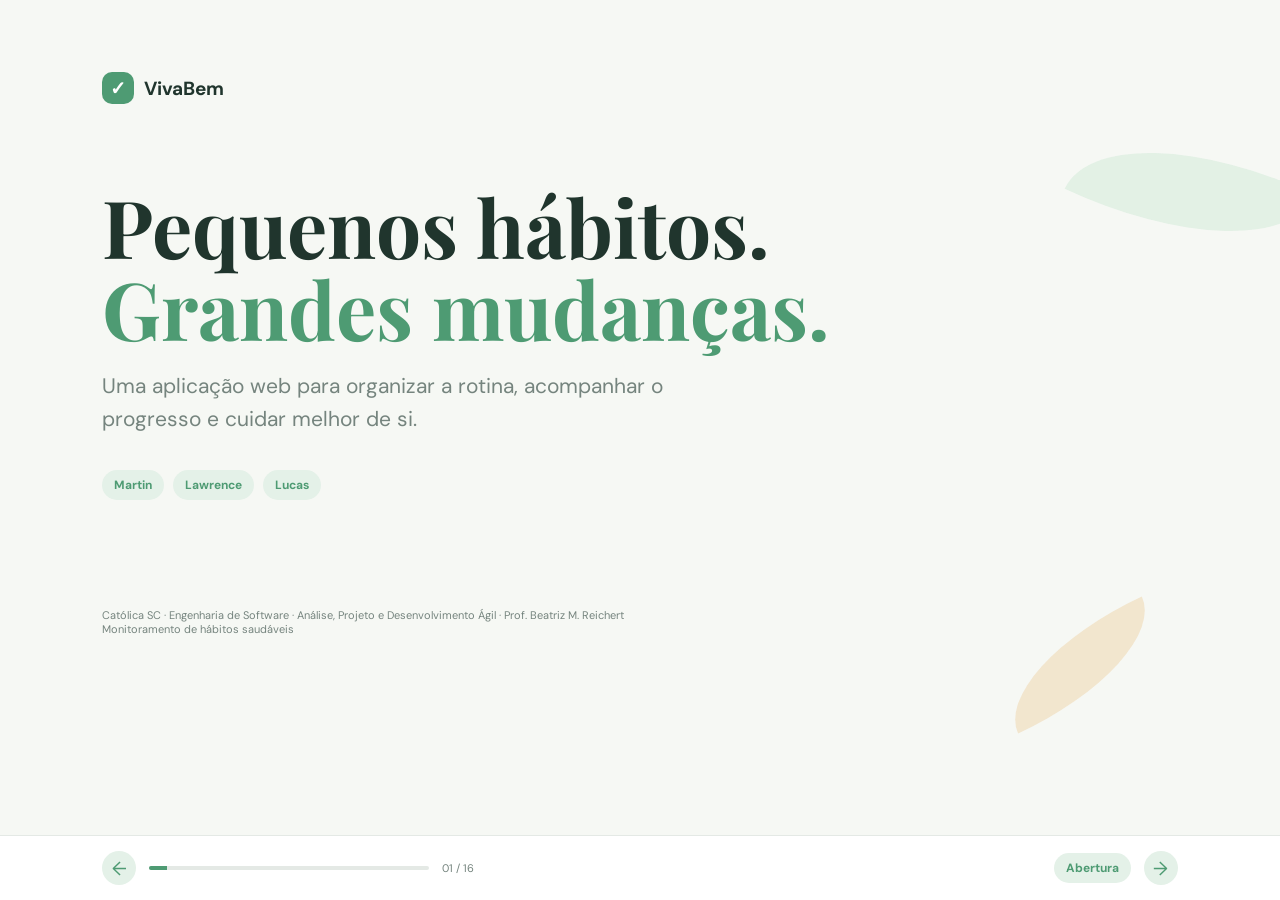
==== commit 15ccb251: "Adicionar tela de criação de desafio Co-authored-by: Copilot <223556219+Copilot@users.noreply.github" ====
--- a/Apresentacao/index.html
+++ b/Apresentacao/index.html
@@ -122,9 +122,19 @@
       </div>
     </section>
 
+    <section class="slide" data-speaker="Lawrence" data-title="Criar um desafio">
+      <div class="slide-inner">
+        <p class="eyebrow">11 · novo requisito</p>
+        <h2>Criar um desafio</h2>
+        <div class="single-screen"><img src="sistema-8.png" alt="Tela de criação de desafio entre amigos do VivaBem"></div>
+        <p class="screen-explanation"><strong>O que esta página faz:</strong> permite definir o nome do desafio, escolher o hábito acompanhado, convidar um amigo e estabelecer a meta de dias. Ao confirmar, o desafio é criado e o participante recebe o convite.</p>
+        <p class="speaker-note"><strong>Fala sugerida:</strong> “Nesta tela o usuário configura o desafio e convida um amigo. Assim, o novo requisito começa com uma meta clara e participantes definidos.”</p>
+      </div>
+    </section>
+
     <section class="slide" data-speaker="Lawrence" data-title="Ranking dos desafios">
       <div class="slide-inner">
-        <p class="eyebrow">11 · novo requisito</p>
+        <p class="eyebrow">12 · novo requisito</p>
         <h2>Ranking dos desafios</h2>
         <div class="single-screen"><img src="sistema-7.png" alt="Tela de ranking dos desafios entre amigos do VivaBem"></div>
         <p class="screen-explanation"><strong>O que esta página faz:</strong> apresenta a classificação dos participantes com base nos dias de hábitos registrados. O usuário acompanha sua posição, visualiza o progresso de cada amigo e entende quem está mais próximo de alcançar a meta do desafio.</p>
@@ -134,7 +144,7 @@
 
     <section class="slide" data-speaker="Lucas" data-title="Cronograma">
       <div class="slide-inner">
-        <p class="eyebrow">12 · planejamento</p>
+        <p class="eyebrow">13 · planejamento</p>
         <h2>Nosso cronograma em sprints</h2>
         <p class="subtitle">O quadro Kanban organizou as entregas por prioridade, responsável e período.</p>
         <figure class="evidence-figure"><img class="evidence-image schedule-image" src="cronograma.jpeg" alt="Print do cronograma Kanban do projeto VivaBem"><figcaption><strong>Resumo:</strong> começamos refinando requisitos, depois passamos pela descoberta, construção e validação, até documentar e preparar a apresentação.</figcaption></figure>
@@ -144,7 +154,7 @@
 
     <section class="slide" data-speaker="Lucas" data-title="Diagrama de casos de uso">
       <div class="slide-inner">
-        <p class="eyebrow">13 · UML 1</p>
+        <p class="eyebrow">14 · UML 1</p>
         <h2>Diagrama de casos de uso</h2>
         <p class="subtitle">Mapeamos as ações do usuário e a integração com o serviço de notificações.</p>
         <figure class="evidence-figure"><img class="evidence-image use-case-image" src="diagrama-casos-de-uso.jpeg" alt="Print do diagrama UML de casos de uso do VivaBem"><figcaption><strong>Resumo:</strong> mostra as ações do usuário, como login, cadastro, conclusão, metas e lembretes, incluindo a integração com notificações.</figcaption></figure>
@@ -153,7 +163,7 @@
 
     <section class="slide" data-speaker="Lucas" data-title="Diagrama de sequência">
       <div class="slide-inner">
-        <p class="eyebrow">14 · UML 2</p>
+        <p class="eyebrow">15 · UML 2</p>
         <h2>Diagrama de sequência</h2>
         <p class="subtitle">Fluxo de marcar um hábito como concluído, do clique até a atualização do progresso.</p>
         <figure class="evidence-figure"><svg viewBox="0 0 1000 420" xmlns="http://www.w3.org/2000/svg" role="img" aria-label="Diagrama de sequência: marcar hábito como concluído" style="width:100%;height:auto;max-height:52vh;font-family:DM Sans,sans-serif"><defs><marker id="ar" markerWidth="10" markerHeight="8" refX="9" refY="4" orient="auto"><path d="M0,0 L10,4 L0,8 z" fill="#1f3a2f"/></marker></defs><rect x="20" y="10" width="160" height="40" rx="8" fill="#e4f1e8" stroke="#4e9a73"/><text x="100" y="35" text-anchor="middle" font-size="15" font-weight="600" fill="#1f3a2f">Usuário</text><line x1="100" y1="50" x2="100" y2="400" stroke="#9db8a8" stroke-dasharray="5 5"/><rect x="220" y="10" width="160" height="40" rx="8" fill="#e4f1e8" stroke="#4e9a73"/><text x="300" y="35" text-anchor="middle" font-size="15" font-weight="600" fill="#1f3a2f">Interface</text><line x1="300" y1="50" x2="300" y2="400" stroke="#9db8a8" stroke-dasharray="5 5"/><rect x="420" y="10" width="160" height="40" rx="8" fill="#e4f1e8" stroke="#4e9a73"/><text x="500" y="35" text-anchor="middle" font-size="15" font-weight="600" fill="#1f3a2f">ConclusaoDiaria</text><line x1="500" y1="50" x2="500" y2="400" stroke="#9db8a8" stroke-dasharray="5 5"/><rect x="620" y="10" width="160" height="40" rx="8" fill="#e4f1e8" stroke="#4e9a73"/><text x="700" y="35" text-anchor="middle" font-size="15" font-weight="600" fill="#1f3a2f">PersistenciaLocal</text><line x1="700" y1="50" x2="700" y2="400" stroke="#9db8a8" stroke-dasharray="5 5"/><rect x="820" y="10" width="160" height="40" rx="8" fill="#e4f1e8" stroke="#4e9a73"/><text x="900" y="35" text-anchor="middle" font-size="15" font-weight="600" fill="#1f3a2f">Progresso</text><line x1="900" y1="50" x2="900" y2="400" stroke="#9db8a8" stroke-dasharray="5 5"/><line x1="106" y1="90" x2="294" y2="90" stroke="#1f3a2f" stroke-width="1.6"  marker-end="url(#ar)"/><text x="200.0" y="82" text-anchor="middle" font-size="13" fill="#1f3a2f">1. clica em "Concluir"</text><line x1="306" y1="130" x2="494" y2="130" stroke="#1f3a2f" stroke-width="1.6"  marker-end="url(#ar)"/><text x="400.0" y="122" text-anchor="middle" font-size="13" fill="#1f3a2f">2. marcarComoConcluida()</text><line x1="506" y1="170" x2="694" y2="170" stroke="#1f3a2f" stroke-width="1.6"  marker-end="url(#ar)"/><text x="600.0" y="162" text-anchor="middle" font-size="13" fill="#1f3a2f">3. salvar()</text><line x1="694" y1="210" x2="506" y2="210" stroke="#1f3a2f" stroke-width="1.6" stroke-dasharray="6 4" marker-end="url(#ar)"/><text x="600.0" y="202" text-anchor="middle" font-size="13" fill="#1f3a2f">4. dados gravados</text><line x1="306" y1="260" x2="894" y2="260" stroke="#1f3a2f" stroke-width="1.6"  marker-end="url(#ar)"/><text x="600.0" y="252" text-anchor="middle" font-size="13" fill="#1f3a2f">5. calcularTaxa() / calcularSequencia()</text><line x1="894" y1="300" x2="306" y2="300" stroke="#1f3a2f" stroke-width="1.6" stroke-dasharray="6 4" marker-end="url(#ar)"/><text x="600.0" y="292" text-anchor="middle" font-size="13" fill="#1f3a2f">6. totais atualizados</text><line x1="294" y1="350" x2="106" y2="350" stroke="#1f3a2f" stroke-width="1.6" stroke-dasharray="6 4" marker-end="url(#ar)"/><text x="200.0" y="342" text-anchor="middle" font-size="13" fill="#1f3a2f">7. atualiza hábito, meta e gráfico</text></svg><figcaption><strong>Resumo:</strong> mostra a troca de mensagens entre usuário, interface, conclusão diária, persistência local (navegador) e progresso.</figcaption></figure>
@@ -162,7 +172,7 @@
 
     <section class="slide" data-speaker="Lucas" data-title="Encerramento">
       <div class="slide-inner closing">
-        <p class="eyebrow">15 · conclusão</p>
+        <p class="eyebrow">16 · conclusão</p>
         <h2>O próximo hábito começa agora.</h2>
         <p class="lead">O VivaBem transforma intenção em acompanhamento: planejar, praticar e perceber a evolução.</p>
         <div class="takeaways"><span><b>✓</b> simples de usar</span><span><b>✓</b> foco na constância</span><span><b>✓</b> evolução visível</span></div>
@@ -174,7 +184,7 @@
   <footer class="controls">
     <button id="prev" type="button" aria-label="Slide anterior">←</button>
     <div class="progress"><span id="progressBar"></span></div>
-    <span id="counter">01 / 15</span><span class="speaker" id="speaker"></span>
+    <span id="counter">01 / 16</span><span class="speaker" id="speaker"></span>
     <button id="next" type="button" aria-label="Próximo slide">→</button>
   </footer>
   <script src="app.js"></script>
